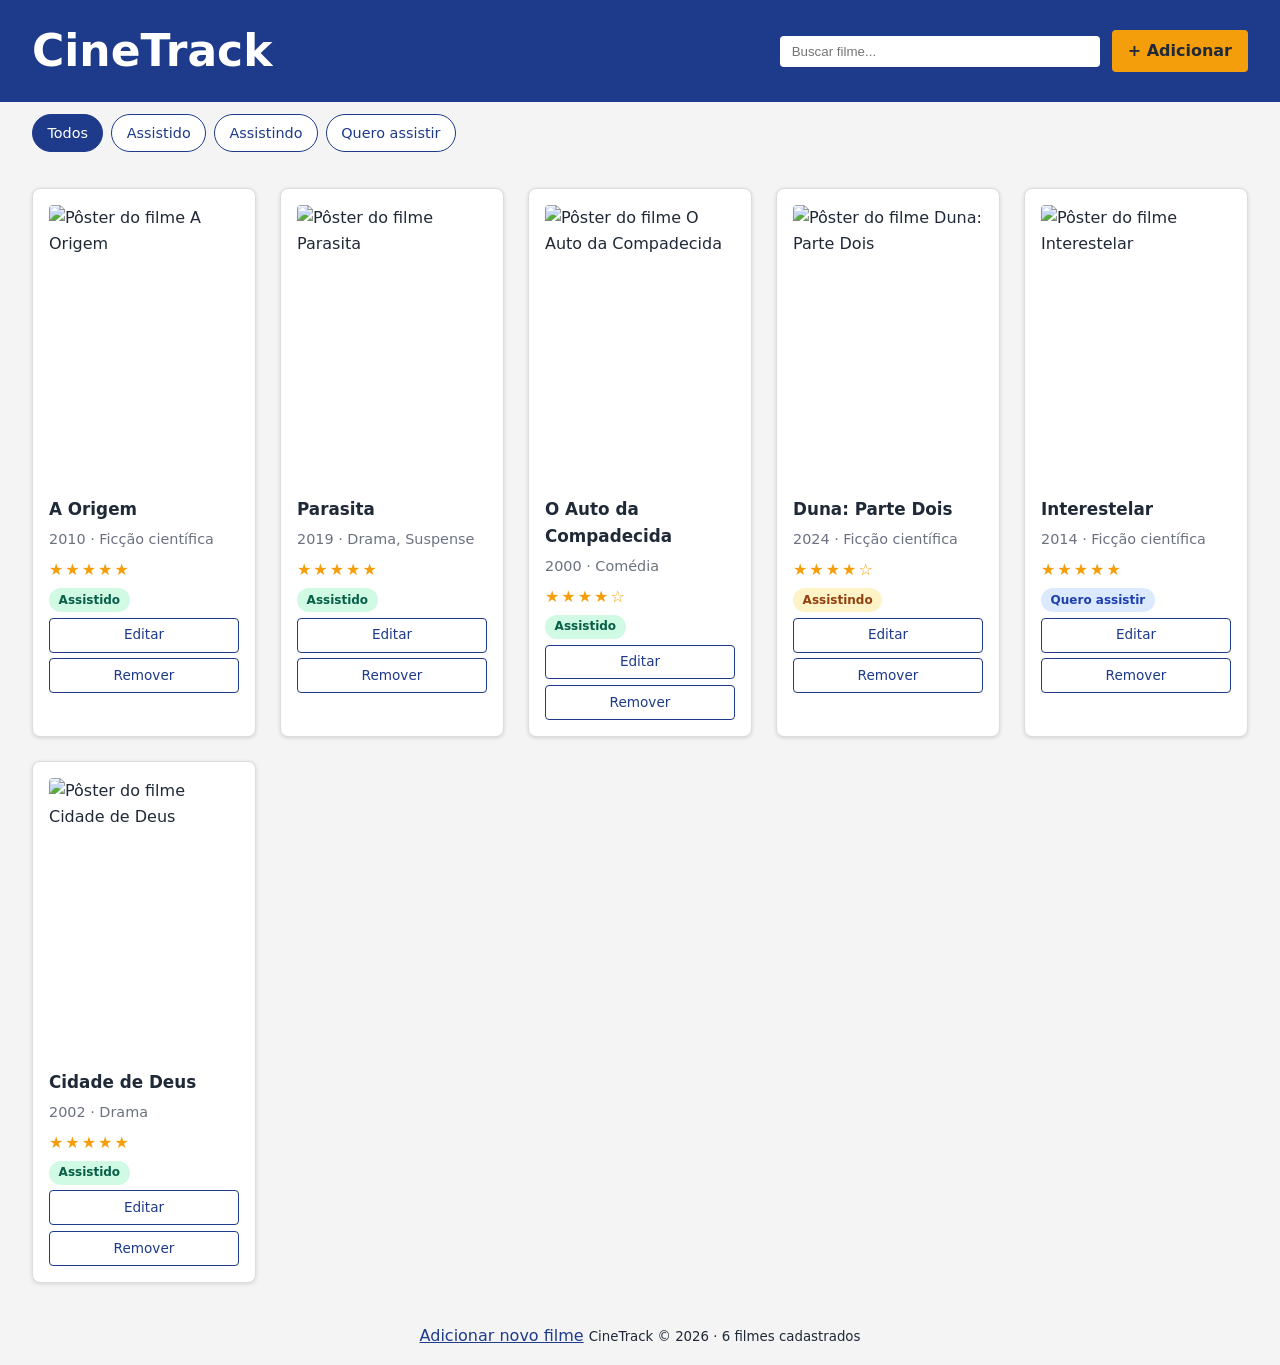
==== parte1/index.html @ 4257d271 "feat: adicionar e editar filme" ====
<!DOCTYPE html>
<html lang="pt-BR">

<head>
    <meta charset="UTF-8">
    <meta name="viewport" content="width=device-width, initial-scale=1.0">
    <title>CineTrack</title>
    <link rel="stylesheet" href="style.css">
</head>

<body>
    <header>
        <h1>CineTrack</h1>
        <input type="search" id="busca" aria-label="Buscar filme por título" placeholder="Buscar filme...">
        <!-- Dois elementos de texto: o curto aparece em telas menores,
             o longo a partir de 1024px (troca feita no @media do CSS).
             Aula 4: sem onclick — o app.js liga o botão à abrir(). -->
        <button type="button" class="btn-adicionar">
            <span class="btn-adicionar-curto" aria-label="Adicionar filme">+</span>
            <span class="btn-adicionar-longo">+ Adicionar</span>
        </button>
    </header>

    <nav aria-label="Filtros de status">
        <button type="button" class="ativo" data-status="todos">Todos</button>
        <button type="button" data-status="assistido">Assistido</button>
        <button type="button" data-status="assistindo">Assistindo</button>
        <button type="button" data-status="quero">Quero assistir</button>
    </nav>

    <main>
        <section id="lista" aria-live="polite">
            <!-- Aula 2: os cards agora nascem do array filmesIniciais (app.js),
                 renderizados por renderizarCards(). Nenhum card digitado aqui. -->
        </section>
    </main>

    <!-- Modal de adicionar/editar filme: cópia estática do
         form#form-filme de adicionar.html. Oculto pelo atributo hidden;
         o app.js o mostra via abrir()/fechar() (Aula 4). -->
    <div id="modal" class="modal" hidden>
        <div class="modal-conteudo">
            <button type="button" class="modal-fechar" aria-label="Fechar modal">&times;</button>
            <h2 id="modal-titulo">Adicionar filme</h2>

            <!-- Erros de validação (Aula 4, item 3): preenchido
                 pela mostrarErros(); fica oculto quando não há erros -->
            <ul id="erros" class="erros" hidden></ul>

            <form id="form-filme">
                <input type="text" name="titulo" id="titulo-filme" required>
                <label for="titulo-filme">Título</label>

                <input type="number" min="1888" max="2030" id="ano-filme" name="ano" required>
                <label for="ano-filme">Ano</label>

                <input type="text" name="genero" id="genero-filme" required>
                <label for="genero-filme">Gênero</label>

                <input type="text" name="url-poster" id="url-poster-filme">
                <label for="url-poster-filme">URL do pôster</label>

                <select name="status" id="status-filme" required>
                    <option value="quero-assistir">Quero assistir</option>
                    <option value="assistindo">Assistindo</option>
                    <option value="assistido">Assistido</option>
                </select>
                <label for="status-filme">Status</label>

                <input type="number" min="1" max="5" id="nota-filme" name="nota">
                <label for="nota-filme">Nota</label>

                <textarea name="comentario" id="comentario-filme"></textarea>
                <label for="comentario-filme">Comentário</label>

                <button type="button">Cancelar</button>
                <button type="submit">Salvar</button>
            </form>
        </div>
    </div>

    <footer>
        <a href="adicionar.html">Adicionar novo filme</a>
        <small id="total-filmes"></small>
    </footer>

    <script src="app.js"></script>
</body>

</html>
---- parte1/style.css ----
/*
  Cores do projeto (paleta escolhida no coolors.co):
  - Primária: #1E3A8A (azul escuro)
  - Acento:   #F59E0B (âmbar/laranja)
  - Neutro:   #F4F4F5 (cinza claro de fundo)

  Aula 4: valores fixos migrados para variáveis CSS em :root
  e tema escuro automático via prefers-color-scheme.
*/

/* ---------- Variáveis do tema (item 1) ---------- */
:root {
    /* cores base */
    --cor-primaria: #1E3A8A;
    --cor-primaria-contraste: #FFFFFF;
    --cor-acento: #F59E0B;
    --cor-acento-forte: #B45309;
    --cor-sobre-acento: #1F2937;
    --cor-fundo: #F4F4F5;
    --cor-superficie: #FFFFFF;
    --cor-texto: #1F2937;
    --cor-texto-suave: #6B7280;
    --cor-borda: #DDDDDD;
    --cor-overlay: rgba(0, 0, 0, 0.6);

    /* cores semânticas dos status (item 3) */
    --cor-assistido-fundo: #D1FAE5;   /* verde: concluído */
    --cor-assistido-texto: #065F46;
    --cor-assistindo-fundo: #FEF3C7;  /* âmbar: em andamento */
    --cor-assistindo-texto: #92400E;
    --cor-quero-fundo: #DBEAFE;       /* azul: planejado */
    --cor-quero-texto: #1E40AF;

    /* raios e espaçamentos */
    --raio-sm: 4px;
    --raio-md: 8px;
    --raio-pill: 999px;
    --espaco-05: 0.5rem;
    --espaco-1: 0.35rem;
    --espaco-2: 0.75rem;
    --espaco-3: 1rem;   /* 16px */
    --espaco-4: 1.5rem; /* 24px */
    --espaco-5: 2rem;
}

/* ---------- Tema escuro automático (item 2) ---------- */
@media (prefers-color-scheme: dark) {
    :root {
        --cor-primaria: #3B82F6;
        --cor-primaria-contraste: #FFFFFF;
        --cor-acento: #FBBF24;
        --cor-acento-forte: #D97706;
        --cor-sobre-acento: #1F2937;
        --cor-fundo: #111827;
        --cor-superficie: #1F2937;
        --cor-texto: #F9FAFB;
        --cor-texto-suave: #9CA3AF;
        --cor-borda: #374151;
        --cor-overlay: rgba(0, 0, 0, 0.75);

        --cor-assistido-fundo: #064E3B;
        --cor-assistido-texto: #6EE7B7;
        --cor-assistindo-fundo: #78350F;
        --cor-assistindo-texto: #FCD34D;
        --cor-quero-fundo: #1E3A8A;
        --cor-quero-texto: #93C5FD;
    }
}

/* Reset aplicado */
*,
*::before,
*::after {
    margin: 0;
    padding: 0;
    box-sizing: border-box;
}

/* Transição suave nos botões (item 4) */
button {
    font: inherit;
    cursor: pointer;
    transition:
        background-color 0.2s ease,
        color 0.2s ease,
        border-color 0.2s ease,
        box-shadow 0.2s ease,
        transform 0.2s ease;
}

/* Foco visível em qualquer elemento interativo (item 4) */
:focus-visible {
    outline: 2px solid var(--cor-acento);
    outline-offset: 2px;
}

body {
    font-family: system-ui, -apple-system, "Segoe UI", Roboto, Arial, sans-serif;
    color: var(--cor-texto);
    background: var(--cor-fundo);
    line-height: 1.6;
}

/* ---------- Cabeçalho (base mobile) ---------- */
header {
    background: var(--cor-primaria);
    color: var(--cor-primaria-contraste);
    padding: var(--espaco-3);
    display: flex;
    flex-wrap: wrap;
    align-items: center;
    gap: var(--espaco-2);
}

header h1 {
    margin-right: auto;
    font-size: clamp(1.5rem, 1rem + 2.5vw, 2rem);
}

#busca {
    flex: 1 1 180px;
    max-width: 320px;
    padding: 0.5rem var(--espaco-2);
    border: none;
    border-radius: var(--raio-sm);
    background: var(--cor-superficie);
    color: var(--cor-texto);
}

.btn-adicionar {
    background: var(--cor-acento);
    color: var(--cor-sobre-acento);
    border: none;
    padding: 0.5rem var(--espaco-3);
    border-radius: var(--raio-sm);
    font-weight: 600;
}

.btn-adicionar:hover {
    background: var(--cor-acento-forte);
    transform: translateY(-1px);
}

/* Na base mobile o botão mostra apenas o "+" */
.btn-adicionar-longo {
    display: none;
}

/* ---------- Filtros de status ---------- */
nav {
    display: flex;
    flex-wrap: wrap;
    gap: var(--espaco-05);
    padding: var(--espaco-2) var(--espaco-3);
}

nav button {
    padding: 0.4rem 0.9rem;
    border: 1px solid var(--cor-primaria);
    background: var(--cor-superficie);
    color: var(--cor-primaria);
    border-radius: var(--raio-pill);
    font-size: 0.9rem;
}

nav button:hover {
    background: var(--cor-quero-fundo);
    color: var(--cor-quero-texto);
}

/* Filtro ativo destacado (estático por enquanto) */
nav button.ativo {
    background: var(--cor-primaria);
    color: var(--cor-primaria-contraste);
}

/* ---------- Lista de cards (grid da Atividade 3) ---------- */
#lista {
    display: grid;
    /* colunas automáticas: entram quantas couberem, mínimo 200px */
    grid-template-columns: repeat(auto-fill, minmax(200px, 1fr));
    gap: var(--espaco-3);
    padding: var(--espaco-3);
}

.card {
    background: var(--cor-superficie);
    padding: var(--espaco-3);
    border: 1px solid var(--cor-borda);
    border-radius: var(--raio-md);
    box-shadow: 0 1px 4px #0002;
    display: flex;
    flex-direction: column;
    gap: var(--espaco-1);
}

/* Pôster com proporção fixa de pôster de cinema (2:3) */
.card img {
    width: 100%;
    aspect-ratio: 2 / 3;
    object-fit: cover;         /* preenche sem distorcer */
    display: block;
    border-radius: var(--raio-sm);
}

.card h2 {
    font-size: 1.05rem;
}

.card p {
    color: var(--cor-texto-suave);
    font-size: 0.9rem;
}

.estrelas {
    color: var(--cor-acento);
    letter-spacing: 2px;
}

.badge {
    align-self: flex-start;
    font-size: 0.75rem;
    font-weight: 600;
    padding: 0.15rem 0.6rem;
    border-radius: var(--raio-pill);
}

/* Cores semânticas por status (item 3) */
.badge.assistido {
    background: var(--cor-assistido-fundo);
    color: var(--cor-assistido-texto);
}

.badge.assistindo {
    background: var(--cor-assistindo-fundo);
    color: var(--cor-assistindo-texto);
}

.badge.quero {
    background: var(--cor-quero-fundo);
    color: var(--cor-quero-texto);
}

.card button {
    padding: 0.35rem 0.6rem;
    border: 1px solid var(--cor-primaria);
    background: var(--cor-superficie);
    color: var(--cor-primaria);
    border-radius: var(--raio-sm);
    font-size: 0.85rem;
}

.card button:hover {
    background: var(--cor-primaria);
    color: var(--cor-primaria-contraste);
    transform: translateY(-1px);
}

footer {
    padding: var(--espaco-3);
    text-align: center;
}

footer a {
    color: var(--cor-primaria);
}

/* ---------- Página adicionar.html ---------- */
/* o conteúdo da página fica em um cartão centralizado,
   com a mesma aparência do modal da index */
#pagina-adicionar {
    /* largura explícita para o margin:auto centralizar também no mobile */
    width: min(528px, calc(100% - 2 * var(--espaco-3)));  /* 480px do modal + padding */
    margin: var(--espaco-3) auto var(--espaco-4);
    padding: var(--espaco-4);
    background: var(--cor-superficie);
    border: 1px solid var(--cor-borda);
    border-radius: var(--raio-md);
    box-shadow: 0 1px 4px #0002;
}

#pagina-adicionar h1 {
    font-size: 1.25rem;
    margin-bottom: var(--espaco-2);
}

.link-voltar {
    display: inline-block;
    margin: var(--espaco-3) var(--espaco-3) 0;
    color: var(--cor-primaria);
}

/* ---------- Modal (itens 5 e 6) ---------- */
.modal {
    position: fixed;           /* cobre a janela inteira */
    inset: 0;
    background: var(--cor-overlay);
    display: flex;
    align-items: center;
    justify-content: center;
    padding: var(--espaco-3);
    z-index: 10;
}

/* o atributo hidden precisa vencer o display:flex acima */
.modal[hidden] {
    display: none;
}

/* coluna em flex: o título fica fixo e o formulário é quem rola,
   preservando o padding interno do cartão mesmo com conteúdo longo */
.modal-conteudo {
    position: relative;
    display: flex;
    flex-direction: column;
    background: var(--cor-superficie);
    color: var(--cor-texto);
    width: min(480px, 100%);
    max-height: 90vh;
    padding: var(--espaco-4);
    border: 1px solid var(--cor-borda);
    border-radius: var(--raio-md);
    box-shadow: 0 8px 30px rgba(0, 0, 0, 0.3);
    /* animação de entrada (item 6) */
    animation: modal-entrar 0.3s ease;
}

@keyframes modal-entrar {
    from {
        opacity: 0;
        transform: translateY(20px) scale(0.96);
    }
    to {
        opacity: 1;
        transform: translateY(0) scale(1);
    }
}

.modal-conteudo h2 {
    font-size: 1.25rem;
    margin-bottom: var(--espaco-2);
}

.modal-fechar {
    position: absolute;
    top: var(--espaco-2);
    right: var(--espaco-2);
    border: none;
    background: transparent;
    color: var(--cor-texto-suave);
    font-size: 1.5rem;
    line-height: 1;
}

.modal-fechar:hover {
    color: var(--cor-texto);
    transform: scale(1.15);
}

/* Erros de validação do modal (Aula 4, item 3) */
.erros {
    margin-bottom: var(--espaco-2);
    padding: var(--espaco-2) var(--espaco-3);
    border: 1px solid #DC2626;
    border-radius: var(--raio-sm);
    background: #FEE2E2;
    color: #991B1B;
    font-size: 0.9rem;
    list-style-position: inside;
}

@media (prefers-color-scheme: dark) {
    .erros {
        border-color: #F87171;
        background: #450A0A;
        color: #FCA5A5;
    }
}

/* Campos do formulário (item 6) — valem para o modal e para adicionar.html */
#form-filme {
    display: flex;
    flex-direction: column;
    gap: var(--espaco-1);
    /* dentro do modal é o formulário que rola (o cartão é flex column),
       assim o padding do modal nunca é "engolido" pela rolagem */
    overflow-y: auto;
    min-height: 0;
}

#form-filme label {
    font-size: 0.85rem;
    font-weight: 600;
    color: var(--cor-texto-suave);
    margin-top: var(--espaco-1);
}

#form-filme input,
#form-filme select,
#form-filme textarea {
    padding: 0.5rem var(--espaco-2);
    border: 1px solid var(--cor-borda);
    border-radius: var(--raio-sm);
    background: var(--cor-fundo);
    color: var(--cor-texto);
    font: inherit;
    transition: border-color 0.2s ease;
}

#form-filme textarea {
    min-height: 80px;
    resize: vertical;
}

#form-filme input:focus-visible,
#form-filme select:focus-visible,
#form-filme textarea:focus-visible {
    border-color: var(--cor-acento);
}

#form-filme button {
    margin-top: var(--espaco-2);
    padding: 0.6rem var(--espaco-3);
    border-radius: var(--raio-sm);
}

#form-filme button[type="submit"] {
    background: var(--cor-primaria);
    color: var(--cor-primaria-contraste);
    border: none;
    font-weight: 600;
}

#form-filme button[type="button"] {
    background: var(--cor-superficie);
    border: 1px solid var(--cor-borda);
    color: var(--cor-texto);
}

#form-filme button:hover {
    transform: translateY(-1px);
    box-shadow: 0 2px 6px rgba(0, 0, 0, 0.15);
}

/* ---------- Desktop ---------- */
@media (min-width: 1024px) {
    header {
        padding: var(--espaco-3) var(--espaco-5);
    }

    /* h1 maior no desktop (clamp da Aula 3) */
    header h1 {
        font-size: clamp(2rem, 1.5rem + 2vw, 2.75rem);
    }

    nav {
        padding: var(--espaco-2) var(--espaco-5);
    }

    /* gap maior entre os cards */
    #lista {
        gap: var(--espaco-4);
        padding: var(--espaco-4) var(--espaco-5);
    }

    /* a partir de 1024px: esconde o "+" e mostra "+ Adicionar" */
    .btn-adicionar-curto {
        display: none;
    }

    .btn-adicionar-longo {
        display: inline;
    }
}
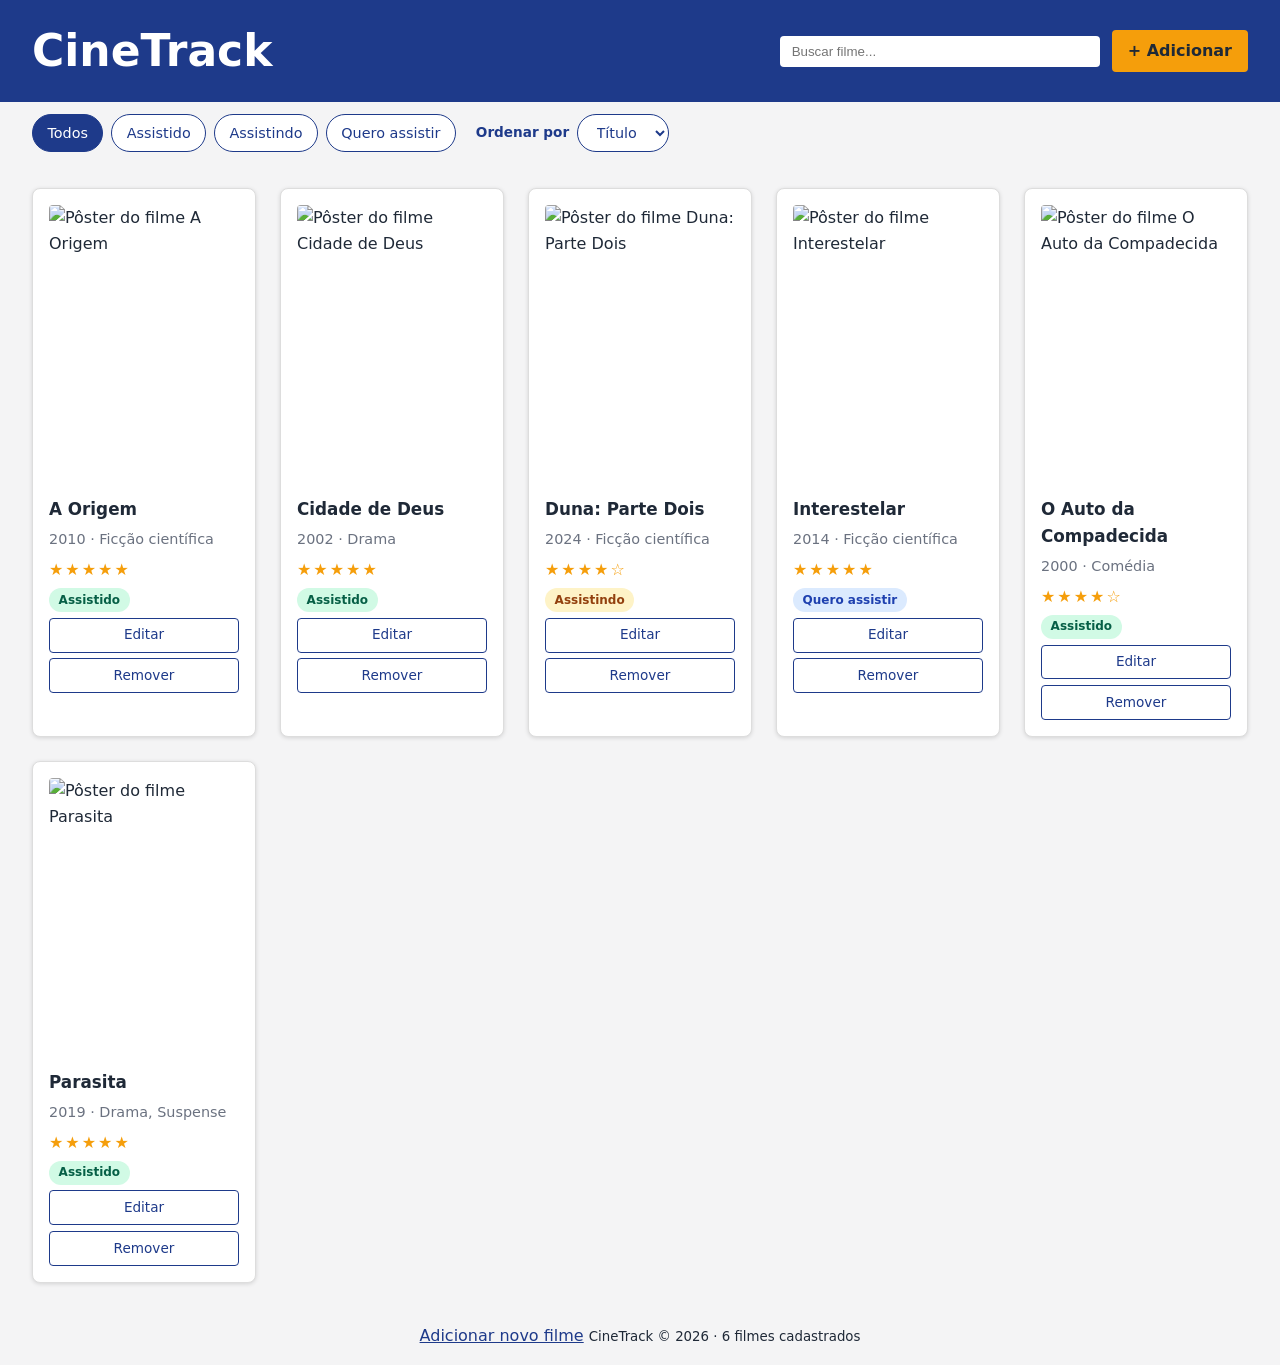
==== commit 1b5ecf66: "feat: ordenacao por titulo, ano e nota na parte 1" ====
--- a/parte1/index.html
+++ b/parte1/index.html
@@ -5,6 +5,8 @@
     <meta charset="UTF-8">
     <meta name="viewport" content="width=device-width, initial-scale=1.0">
     <title>CineTrack</title>
+    <meta name="description"
+        content="CineTrack — catálogo pessoal de filmes para acompanhar o que você já viu, está vendo ou quer assistir.">
     <link rel="stylesheet" href="style.css">
 </head>
 
@@ -12,9 +14,6 @@
     <header>
         <h1>CineTrack</h1>
         <input type="search" id="busca" aria-label="Buscar filme por título" placeholder="Buscar filme...">
-        <!-- Dois elementos de texto: o curto aparece em telas menores,
-             o longo a partir de 1024px (troca feita no @media do CSS).
-             Aula 4: sem onclick — o app.js liga o botão à abrir(). -->
         <button type="button" class="btn-adicionar">
             <span class="btn-adicionar-curto" aria-label="Adicionar filme">+</span>
             <span class="btn-adicionar-longo">+ Adicionar</span>
@@ -26,25 +25,26 @@
         <button type="button" data-status="assistido">Assistido</button>
         <button type="button" data-status="assistindo">Assistindo</button>
         <button type="button" data-status="quero">Quero assistir</button>
+
+        <label class="rotulo-ordenar" for="ordenar">Ordenar por</label>
+        <select id="ordenar">
+            <option value="titulo">Título</option>
+            <option value="ano">Ano</option>
+            <option value="nota">Nota</option>
+        </select>
     </nav>
 
     <main>
         <section id="lista" aria-live="polite">
-            <!-- Aula 2: os cards agora nascem do array filmesIniciais (app.js),
-                 renderizados por renderizarCards(). Nenhum card digitado aqui. -->
+
         </section>
     </main>
 
-    <!-- Modal de adicionar/editar filme: cópia estática do
-         form#form-filme de adicionar.html. Oculto pelo atributo hidden;
-         o app.js o mostra via abrir()/fechar() (Aula 4). -->
-    <div id="modal" class="modal" hidden>
+    <div id="modal" class="modal" role="dialog" aria-modal="true" aria-labelledby="modal-titulo" hidden>
         <div class="modal-conteudo">
             <button type="button" class="modal-fechar" aria-label="Fechar modal">&times;</button>
             <h2 id="modal-titulo">Adicionar filme</h2>
 
-            <!-- Erros de validação (Aula 4, item 3): preenchido
-                 pela mostrarErros(); fica oculto quando não há erros -->
             <ul id="erros" class="erros" hidden></ul>
 
             <form id="form-filme">
--- a/parte1/style.css
+++ b/parte1/style.css
@@ -1,16 +1,5 @@
-/*
-  Cores do projeto (paleta escolhida no coolors.co):
-  - Primária: #1E3A8A (azul escuro)
-  - Acento:   #F59E0B (âmbar/laranja)
-  - Neutro:   #F4F4F5 (cinza claro de fundo)
-
-  Aula 4: valores fixos migrados para variáveis CSS em :root
-  e tema escuro automático via prefers-color-scheme.
-*/
-
-/* ---------- Variáveis do tema (item 1) ---------- */
+/* ---------- Variáveis do tema ---------- */
 :root {
-    /* cores base */
     --cor-primaria: #1E3A8A;
     --cor-primaria-contraste: #FFFFFF;
     --cor-acento: #F59E0B;
@@ -23,27 +12,25 @@
     --cor-borda: #DDDDDD;
     --cor-overlay: rgba(0, 0, 0, 0.6);
 
-    /* cores semânticas dos status (item 3) */
-    --cor-assistido-fundo: #D1FAE5;   /* verde: concluído */
+    --cor-assistido-fundo: #D1FAE5;
     --cor-assistido-texto: #065F46;
-    --cor-assistindo-fundo: #FEF3C7;  /* âmbar: em andamento */
+    --cor-assistindo-fundo: #FEF3C7;
     --cor-assistindo-texto: #92400E;
-    --cor-quero-fundo: #DBEAFE;       /* azul: planejado */
+    --cor-quero-fundo: #DBEAFE;
     --cor-quero-texto: #1E40AF;
 
-    /* raios e espaçamentos */
     --raio-sm: 4px;
     --raio-md: 8px;
     --raio-pill: 999px;
     --espaco-05: 0.5rem;
     --espaco-1: 0.35rem;
     --espaco-2: 0.75rem;
-    --espaco-3: 1rem;   /* 16px */
-    --espaco-4: 1.5rem; /* 24px */
+    --espaco-3: 1rem;
+    --espaco-4: 1.5rem;
     --espaco-5: 2rem;
 }
 
-/* ---------- Tema escuro automático (item 2) ---------- */
+/* ---------- Tema escuro automático ---------- */
 @media (prefers-color-scheme: dark) {
     :root {
         --cor-primaria: #3B82F6;
@@ -67,7 +54,6 @@
     }
 }
 
-/* Reset aplicado */
 *,
 *::before,
 *::after {
@@ -76,7 +62,6 @@
     box-sizing: border-box;
 }
 
-/* Transição suave nos botões (item 4) */
 button {
     font: inherit;
     cursor: pointer;
@@ -88,7 +73,6 @@
         transform 0.2s ease;
 }
 
-/* Foco visível em qualquer elemento interativo (item 4) */
 :focus-visible {
     outline: 2px solid var(--cor-acento);
     outline-offset: 2px;
@@ -141,7 +125,6 @@
     transform: translateY(-1px);
 }
 
-/* Na base mobile o botão mostra apenas o "+" */
 .btn-adicionar-longo {
     display: none;
 }
@@ -168,16 +151,34 @@
     color: var(--cor-quero-texto);
 }
 
-/* Filtro ativo destacado (estático por enquanto) */
 nav button.ativo {
     background: var(--cor-primaria);
     color: var(--cor-primaria-contraste);
 }
 
-/* ---------- Lista de cards (grid da Atividade 3) ---------- */
+/* ANP 06: ordenação — rótulo e select no mesmo grupo visual dos filtros */
+.rotulo-ordenar {
+    align-self: center;
+    margin-left: var(--espaco-2);
+    font-size: 0.85rem;
+    font-weight: 600;
+    color: var(--cor-primaria);
+}
+
+nav select {
+    padding: 0.4rem 0.9rem;
+    border: 1px solid var(--cor-primaria);
+    background: var(--cor-superficie);
+    color: var(--cor-primaria);
+    border-radius: var(--raio-pill);
+    font: inherit;
+    font-size: 0.9rem;
+    cursor: pointer;
+}
+
+/* ---------- Lista de cards ---------- */
 #lista {
     display: grid;
-    /* colunas automáticas: entram quantas couberem, mínimo 200px */
     grid-template-columns: repeat(auto-fill, minmax(200px, 1fr));
     gap: var(--espaco-3);
     padding: var(--espaco-3);
@@ -194,11 +195,10 @@
     gap: var(--espaco-1);
 }
 
-/* Pôster com proporção fixa de pôster de cinema (2:3) */
 .card img {
     width: 100%;
     aspect-ratio: 2 / 3;
-    object-fit: cover;         /* preenche sem distorcer */
+    object-fit: cover;
     display: block;
     border-radius: var(--raio-sm);
 }
@@ -225,7 +225,6 @@
     border-radius: var(--raio-pill);
 }
 
-/* Cores semânticas por status (item 3) */
 .badge.assistido {
     background: var(--cor-assistido-fundo);
     color: var(--cor-assistido-texto);
@@ -256,6 +255,13 @@
     transform: translateY(-1px);
 }
 
+.vazio {
+    padding: var(--espaco-4);
+    color: var(--cor-texto-suave);
+    font-size: 1.05rem;
+    text-align: center;
+}
+
 footer {
     padding: var(--espaco-3);
     text-align: center;
@@ -266,8 +272,6 @@
 }
 
 /* ---------- Página adicionar.html ---------- */
-/* o conteúdo da página fica em um cartão centralizado,
-   com a mesma aparência do modal da index */
 #pagina-adicionar {
     /* largura explícita para o margin:auto centralizar também no mobile */
     width: min(528px, calc(100% - 2 * var(--espaco-3)));  /* 480px do modal + padding */
@@ -290,9 +294,36 @@
     color: var(--cor-primaria);
 }
 
-/* ---------- Modal (itens 5 e 6) ---------- */
+/* ---------- Campos e ações do formulário da página ---------- */
+/* Cada div.campo empilha o par rótulo + campo em coluna,
+   com um gap pequeno entre eles. */
+.campo {
+    display: flex;
+    flex-direction: column;
+    gap: var(--espaco-05);
+}
+
+/* rótulos em negrito, colados ao seu campo */
+#form-filme .campo label {
+    font-weight: 700;
+    margin-top: 0; /* anula a margem usada no modal, onde não há div.campo */
+}
+
+/* Cancelar e Salvar lado a lado, alinhados à direita */
+.acoes {
+    display: flex;
+    justify-content: flex-end;
+    gap: var(--espaco-2);
+    margin-top: var(--espaco-2);
+}
+
+#form-filme .acoes button {
+    margin-top: 0; /* o espaçamento acima dos botões vem da div.acoes */
+}
+
+/* ---------- Modal ---------- */
 .modal {
-    position: fixed;           /* cobre a janela inteira */
+    position: fixed;
     inset: 0;
     background: var(--cor-overlay);
     display: flex;
@@ -321,7 +352,6 @@
     border: 1px solid var(--cor-borda);
     border-radius: var(--raio-md);
     box-shadow: 0 8px 30px rgba(0, 0, 0, 0.3);
-    /* animação de entrada (item 6) */
     animation: modal-entrar 0.3s ease;
 }
 
@@ -357,7 +387,6 @@
     transform: scale(1.15);
 }
 
-/* Erros de validação do modal (Aula 4, item 3) */
 .erros {
     margin-bottom: var(--espaco-2);
     padding: var(--espaco-2) var(--espaco-3);
@@ -377,7 +406,6 @@
     }
 }
 
-/* Campos do formulário (item 6) — valem para o modal e para adicionar.html */
 #form-filme {
     display: flex;
     flex-direction: column;
@@ -398,6 +426,7 @@
 #form-filme input,
 #form-filme select,
 #form-filme textarea {
+    width: 100%;
     padding: 0.5rem var(--espaco-2);
     border: 1px solid var(--cor-borda);
     border-radius: var(--raio-sm);
@@ -448,7 +477,6 @@
         padding: var(--espaco-3) var(--espaco-5);
     }
 
-    /* h1 maior no desktop (clamp da Aula 3) */
     header h1 {
         font-size: clamp(2rem, 1.5rem + 2vw, 2.75rem);
     }
@@ -457,7 +485,6 @@
         padding: var(--espaco-2) var(--espaco-5);
     }
 
-    /* gap maior entre os cards */
     #lista {
         gap: var(--espaco-4);
         padding: var(--espaco-4) var(--espaco-5);
@@ -471,4 +498,65 @@
     .btn-adicionar-longo {
         display: inline;
     }
+}
+
+/* ---------- Impressão ---------- */
+/* Mesma técnica do dark mode: redefinimos as variáveis do :root.
+   Como este bloco vem por último no arquivo, quando o sistema está em
+   dark mode E o destino é o papel, os valores claros daqui vencem a
+   cascata — o tema escuro nunca vaza para a impressão. */
+@media print {
+    :root {
+        --cor-primaria: #1E3A8A;
+        --cor-primaria-contraste: #FFFFFF;
+        --cor-acento: #F59E0B;
+        --cor-acento-forte: #B45309;
+        --cor-sobre-acento: #1F2937;
+        --cor-fundo: #FFFFFF;
+        --cor-superficie: #FFFFFF;
+        --cor-texto: #000000;
+        --cor-texto-suave: #374151;
+        --cor-borda: #999999;
+        --cor-overlay: rgba(0, 0, 0, 0.6);
+
+        --cor-assistido-fundo: #D1FAE5;
+        --cor-assistido-texto: #065F46;
+        --cor-assistindo-fundo: #FEF3C7;
+        --cor-assistindo-texto: #92400E;
+        --cor-quero-fundo: #DBEAFE;
+        --cor-quero-texto: #1E40AF;
+    }
+
+    /* Busca, botão "+ Adicionar", filtros, botões Editar/Remover dos
+       cards e footer não fazem sentido no papel. */
+    #busca,
+    .btn-adicionar,
+    nav,
+    .card button,
+    footer {
+        display: none;
+    }
+
+    /* O header vira um simples título em texto escuro sobre papel branco
+       (fundo azul-escuro gastaria tinta e contrastaria com o catálogo). */
+    header {
+        background: transparent;
+        color: var(--cor-texto);
+        border-bottom: 1px solid var(--cor-borda);
+    }
+
+    header h1 {
+        font-size: 1.5rem;
+    }
+
+    /* Sem sombras no papel. */
+    .card,
+    #pagina-adicionar {
+        box-shadow: none;
+    }
+
+    /* Nenhum card cortado ao meio na troca de página. */
+    .card {
+        break-inside: avoid;
+    }
 }
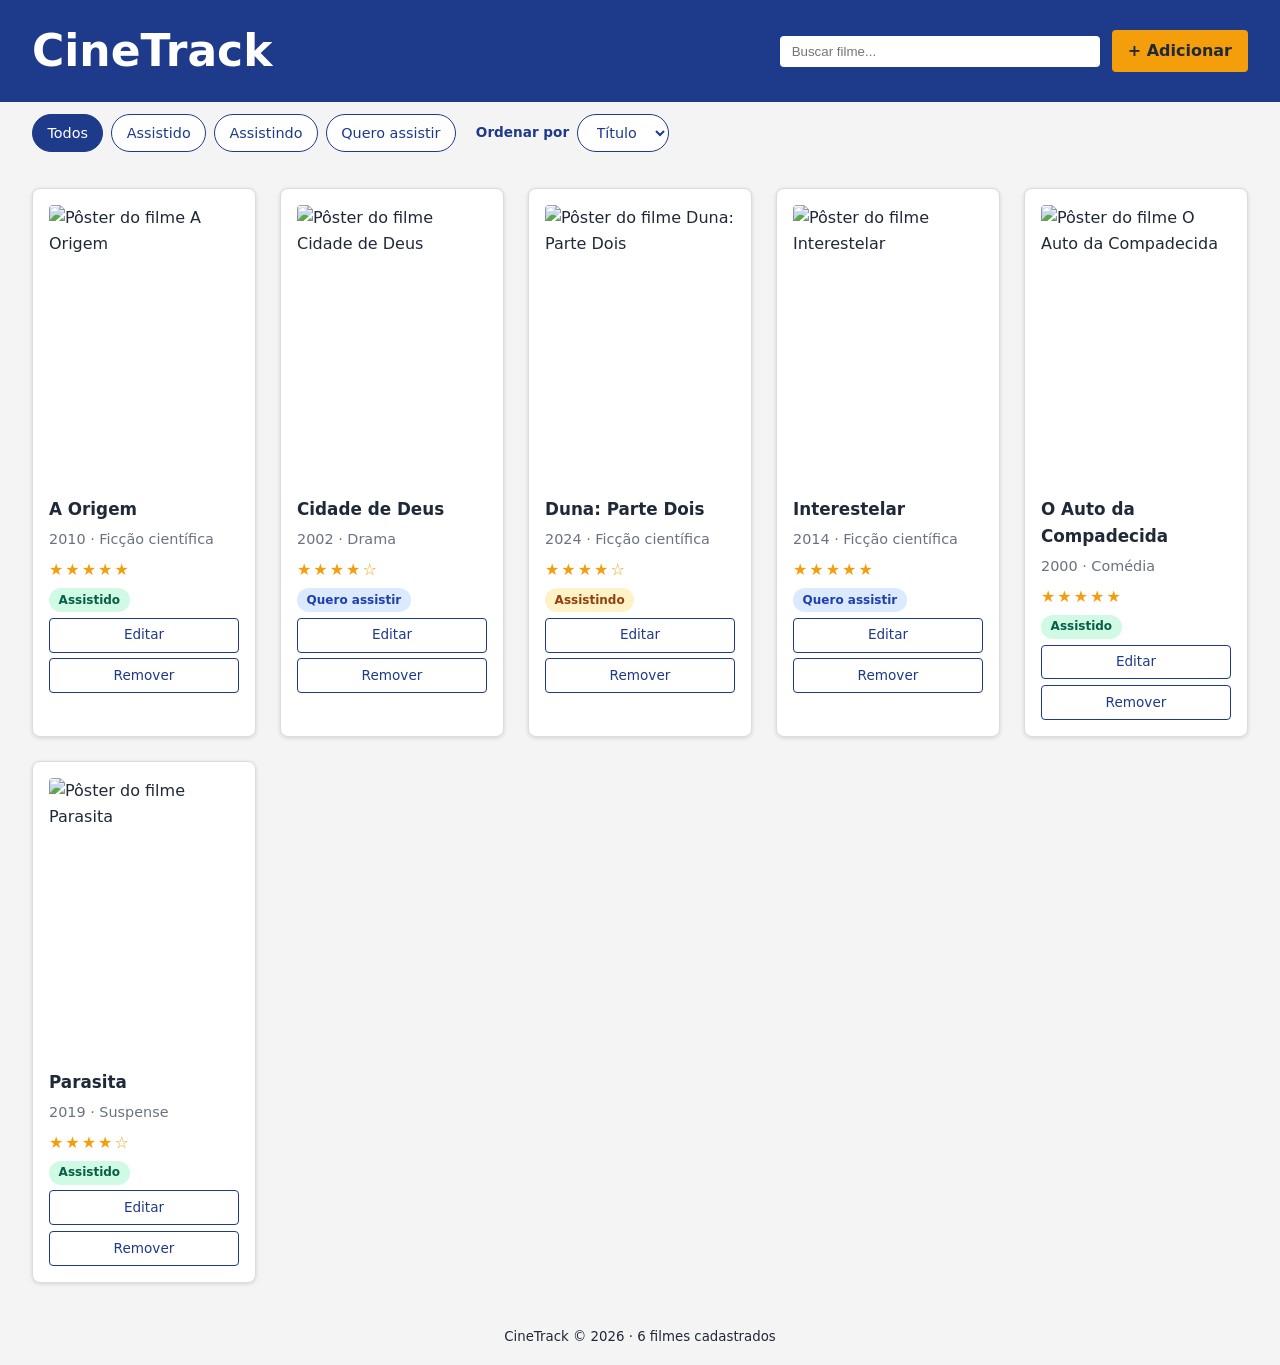
==== commit 64922f3c: "refactor: remove a pagina de exercicio adicionar.html e o link do footer" ====
--- a/parte1/index.html
+++ b/parte1/index.html
@@ -67,7 +67,7 @@
                 </select>
                 <label for="status-filme">Status</label>
 
-                <input type="number" min="1" max="5" id="nota-filme" name="nota">
+                <input type="number" min="1" max="5" id="nota-filme" name="nota" required>
                 <label for="nota-filme">Nota</label>
 
                 <textarea name="comentario" id="comentario-filme"></textarea>
@@ -80,7 +80,6 @@
     </div>
 
     <footer>
-        <a href="adicionar.html">Adicionar novo filme</a>
         <small id="total-filmes"></small>
     </footer>
 
--- a/parte1/style.css
+++ b/parte1/style.css
@@ -156,7 +156,7 @@
     color: var(--cor-primaria-contraste);
 }
 
-/* ANP 06: ordenação — rótulo e select no mesmo grupo visual dos filtros */
+/* Ordenação — rótulo e select no mesmo grupo visual dos filtros */
 .rotulo-ordenar {
     align-self: center;
     margin-left: var(--espaco-2);
@@ -265,60 +265,6 @@
 footer {
     padding: var(--espaco-3);
     text-align: center;
-}
-
-footer a {
-    color: var(--cor-primaria);
-}
-
-/* ---------- Página adicionar.html ---------- */
-#pagina-adicionar {
-    /* largura explícita para o margin:auto centralizar também no mobile */
-    width: min(528px, calc(100% - 2 * var(--espaco-3)));  /* 480px do modal + padding */
-    margin: var(--espaco-3) auto var(--espaco-4);
-    padding: var(--espaco-4);
-    background: var(--cor-superficie);
-    border: 1px solid var(--cor-borda);
-    border-radius: var(--raio-md);
-    box-shadow: 0 1px 4px #0002;
-}
-
-#pagina-adicionar h1 {
-    font-size: 1.25rem;
-    margin-bottom: var(--espaco-2);
-}
-
-.link-voltar {
-    display: inline-block;
-    margin: var(--espaco-3) var(--espaco-3) 0;
-    color: var(--cor-primaria);
-}
-
-/* ---------- Campos e ações do formulário da página ---------- */
-/* Cada div.campo empilha o par rótulo + campo em coluna,
-   com um gap pequeno entre eles. */
-.campo {
-    display: flex;
-    flex-direction: column;
-    gap: var(--espaco-05);
-}
-
-/* rótulos em negrito, colados ao seu campo */
-#form-filme .campo label {
-    font-weight: 700;
-    margin-top: 0; /* anula a margem usada no modal, onde não há div.campo */
-}
-
-/* Cancelar e Salvar lado a lado, alinhados à direita */
-.acoes {
-    display: flex;
-    justify-content: flex-end;
-    gap: var(--espaco-2);
-    margin-top: var(--espaco-2);
-}
-
-#form-filme .acoes button {
-    margin-top: 0; /* o espaçamento acima dos botões vem da div.acoes */
 }
 
 /* ---------- Modal ---------- */
@@ -338,8 +284,7 @@
     display: none;
 }
 
-/* coluna em flex: o título fica fixo e o formulário é quem rola,
-   preservando o padding interno do cartão mesmo com conteúdo longo */
+/* flex column: título fixo e formulário rolando dentro do cartão */
 .modal-conteudo {
     position: relative;
     display: flex;
@@ -410,8 +355,7 @@
     display: flex;
     flex-direction: column;
     gap: var(--espaco-1);
-    /* dentro do modal é o formulário que rola (o cartão é flex column),
-       assim o padding do modal nunca é "engolido" pela rolagem */
+    /* dentro do modal é o formulário que rola */
     overflow-y: auto;
     min-height: 0;
 }
@@ -490,7 +434,6 @@
         padding: var(--espaco-4) var(--espaco-5);
     }
 
-    /* a partir de 1024px: esconde o "+" e mostra "+ Adicionar" */
     .btn-adicionar-curto {
         display: none;
     }
@@ -501,10 +444,8 @@
 }
 
 /* ---------- Impressão ---------- */
-/* Mesma técnica do dark mode: redefinimos as variáveis do :root.
-   Como este bloco vem por último no arquivo, quando o sistema está em
-   dark mode E o destino é o papel, os valores claros daqui vencem a
-   cascata — o tema escuro nunca vaza para a impressão. */
+/* Mesma técnica do dark mode: redefine as variáveis do :root; como este
+   bloco vem por último, vence a cascata — o tema escuro nunca vaza pro papel. */
 @media print {
     :root {
         --cor-primaria: #1E3A8A;
@@ -527,8 +468,7 @@
         --cor-quero-texto: #1E40AF;
     }
 
-    /* Busca, botão "+ Adicionar", filtros, botões Editar/Remover dos
-       cards e footer não fazem sentido no papel. */
+    /* controles interativos não fazem sentido no papel */
     #busca,
     .btn-adicionar,
     nav,
@@ -537,8 +477,7 @@
         display: none;
     }
 
-    /* O header vira um simples título em texto escuro sobre papel branco
-       (fundo azul-escuro gastaria tinta e contrastaria com o catálogo). */
+    /* header simples: fundo azul-escuro gastaria tinta no papel */
     header {
         background: transparent;
         color: var(--cor-texto);
@@ -550,8 +489,7 @@
     }
 
     /* Sem sombras no papel. */
-    .card,
-    #pagina-adicionar {
+    .card {
         box-shadow: none;
     }
 
